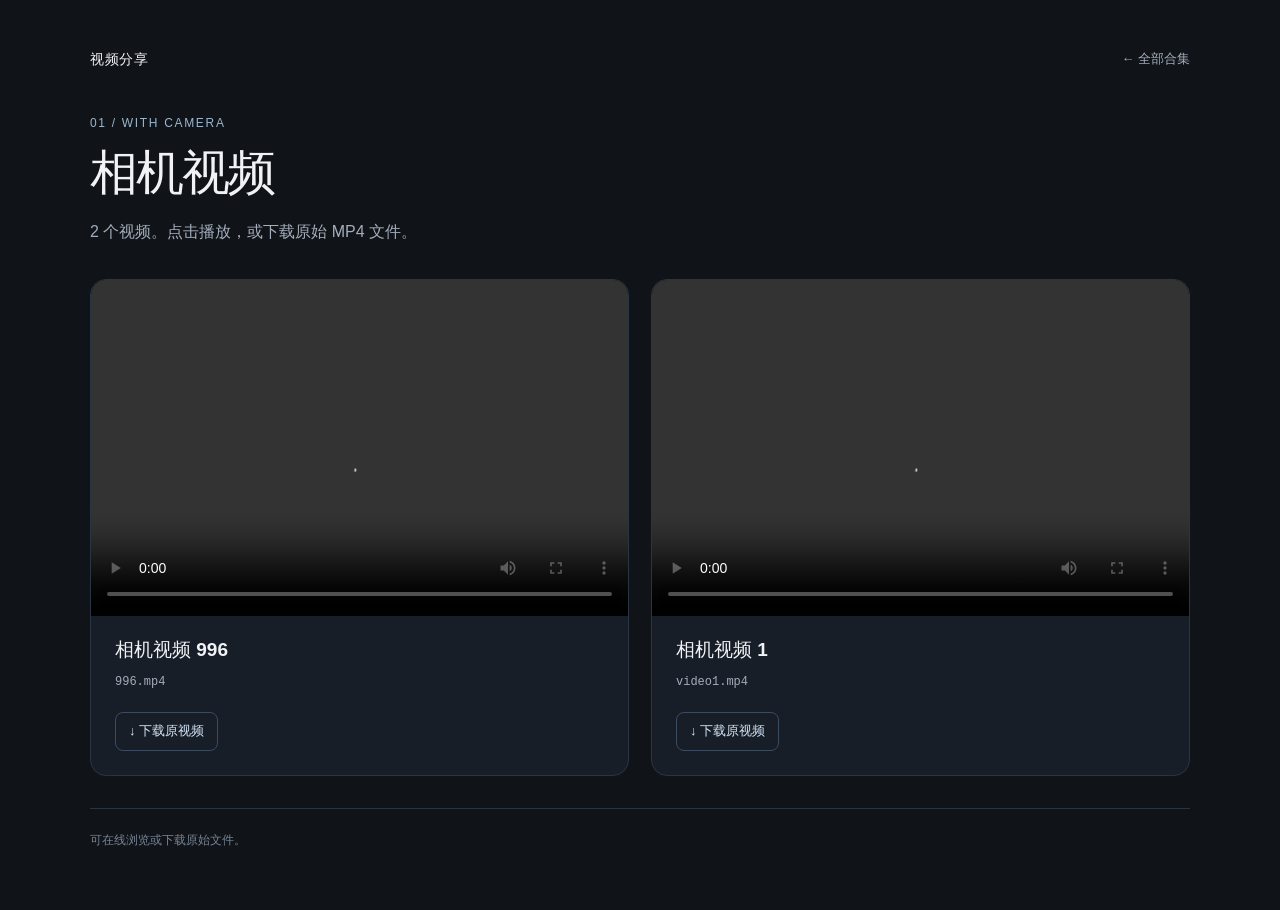
==== with-camera/index.html @ a17f3245 "Publish two public video collections" ====
<!doctype html>
<html lang="zh-CN">
<head>
  <meta charset="utf-8">
  <meta name="viewport" content="width=device-width, initial-scale=1">
  <meta name="description" content="相机视频合集：996.mp4 与 video1.mp4，可在线浏览或下载。">
  <title>相机视频 · 视频分享</title>
  <link rel="stylesheet" href="../style.css">
</head>
<body>
<main>
  <header class="topline"><a class="brand" href="../">视频分享</a><a class="back" href="../">← 全部合集</a></header>
  <p class="eyebrow">01 / WITH CAMERA</p>
  <h1>相机视频</h1>
  <p class="intro">2 个视频。点击播放，或下载原始 MP4 文件。</p>
  <div class="grid">
    <article class="card">
      <div class="video-wrap"><video controls playsinline preload="metadata" aria-label="播放 996.mp4"><source src="996.mp4" type="video/mp4">您的浏览器不支持视频播放，请使用下方链接下载。</video></div>
      <div class="video-info"><h2>相机视频 996</h2><p class="filename">996.mp4</p><a class="download" href="996.mp4" download>↓ 下载原视频</a></div>
    </article>
    <article class="card">
      <div class="video-wrap"><video controls playsinline preload="metadata" aria-label="播放 video1.mp4"><source src="video1.mp4" type="video/mp4">您的浏览器不支持视频播放，请使用下方链接下载。</video></div>
      <div class="video-info"><h2>相机视频 1</h2><p class="filename">video1.mp4</p><a class="download" href="video1.mp4" download>↓ 下载原视频</a></div>
    </article>
  </div>
  <footer><p>可在线浏览或下载原始文件。</p></footer>
</main>
</body>
</html>
---- style.css ----
:root{color-scheme:dark;font-family:Inter,"Segoe UI","Microsoft YaHei",sans-serif;background:#101318;color:#f0f2f6;font-synthesis:none}*{box-sizing:border-box}body{margin:0;line-height:1.6}a{color:inherit}main{width:min(1100px,calc(100% - 40px));margin:auto;padding:48px 0 60px}.topline{display:flex;align-items:center;justify-content:space-between;gap:20px;margin-bottom:44px}.brand{text-decoration:none;font-size:14px;font-weight:650;letter-spacing:.05em}.pill{display:inline-flex;align-items:center;gap:7px;border:1px solid #34413e;border-radius:99px;padding:4px 11px;color:#b1e4ce;font-size:12px}.pill:before{content:"";height:6px;width:6px;border-radius:50%;background:#94ddb9}.eyebrow{margin:0 0 10px;font-size:12px;letter-spacing:.14em;text-transform:uppercase;color:#9bb7ce}h1{margin:0;font-size:clamp(32px,5vw,48px);line-height:1.2;letter-spacing:-.04em;font-weight:650}.intro{color:#a3adbb;margin:18px 0 34px;max-width:600px}.grid{display:grid;grid-template-columns:repeat(2,minmax(0,1fr));gap:22px}.card{background:#181e27;border:1px solid #2b3442;border-radius:16px;overflow:hidden}.collection{display:flex;flex-direction:column;min-height:220px;padding:28px;text-decoration:none;transition:background .15s,border-color .15s}.collection:hover{background:#202938;border-color:#536c87}.collection .number{color:#9bb7ce;font-size:12px;letter-spacing:.1em;margin-bottom:22px}.collection h2{margin:0 0 8px;font-size:25px;font-weight:600}.collection p{margin:0;color:#a3adbb}.collection .arrow{margin-top:auto;padding-top:28px;color:#b0d5fa}.video-wrap{background:#080b10;display:flex;align-items:center;aspect-ratio:16/10}video{display:block;width:100%;max-height:560px;aspect-ratio:16/10;background:#080b10;object-fit:contain}.video-info{padding:22px 24px 24px}h2{font-size:19px;line-height:1.4;margin:0 0 8px;font-weight:600}.filename{font-family:ui-monospace,SFMono-Regular,Consolas,monospace;color:#a3adbb;font-size:12px;overflow-wrap:anywhere;margin:0 0 20px;line-height:1.7}.download{display:inline-flex;gap:8px;align-items:center;border:1px solid #3b4b60;border-radius:8px;padding:8px 13px;text-decoration:none;font-size:13px;color:#d5e7fa}.download:hover{border-color:#99c4ed;background:#24354a}.download:focus-visible,.collection:focus-visible,.brand:focus-visible,.back:focus-visible{outline:3px solid #9bc7f1;outline-offset:5px}.back{font-size:13px;color:#a3adbb;text-decoration:none}.back:hover{color:#fff}footer{margin-top:32px;padding-top:22px;border-top:1px solid #2b3442;color:#778495;font-size:12px}footer p{margin:0}@media(max-width:720px){main{width:min(100% - 28px,540px);padding-top:25px}.topline{margin-bottom:32px}.grid{grid-template-columns:1fr;gap:18px}.intro{margin-bottom:26px}.collection{min-height:200px;padding:24px}.video-info{padding:20px}.pill{font-size:11px}}
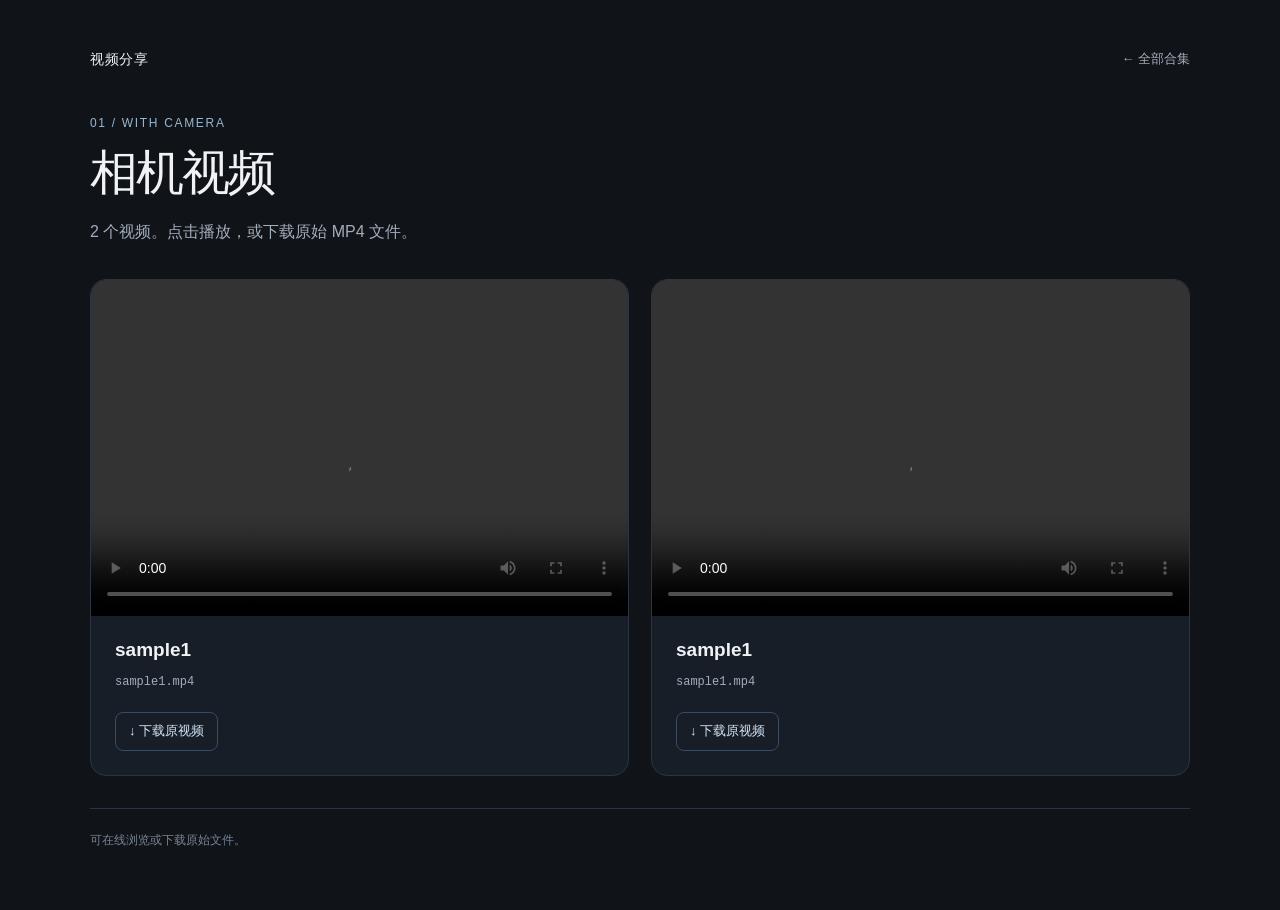
==== commit e4c865d4: "Rename both camera video labels to sample1" ====
--- a/with-camera/index.html
+++ b/with-camera/index.html
@@ -3,7 +3,7 @@
 <head>
   <meta charset="utf-8">
   <meta name="viewport" content="width=device-width, initial-scale=1">
-  <meta name="description" content="相机视频合集：996.mp4 与 video1.mp4，可在线浏览或下载。">
+  <meta name="description" content="相机视频合集：两个 sample1 视频，可在线浏览或下载。">
   <title>相机视频 · 视频分享</title>
   <link rel="stylesheet" href="../style.css">
 </head>
@@ -15,12 +15,12 @@
   <p class="intro">2 个视频。点击播放，或下载原始 MP4 文件。</p>
   <div class="grid">
     <article class="card">
-      <div class="video-wrap"><video controls playsinline preload="metadata" aria-label="播放 996.mp4"><source src="996.mp4" type="video/mp4">您的浏览器不支持视频播放，请使用下方链接下载。</video></div>
-      <div class="video-info"><h2>相机视频 996</h2><p class="filename">996.mp4</p><a class="download" href="996.mp4" download>↓ 下载原视频</a></div>
+      <div class="video-wrap"><video controls playsinline preload="metadata" aria-label="播放 sample1"><source src="996.mp4" type="video/mp4">您的浏览器不支持视频播放，请使用下方链接下载。</video></div>
+      <div class="video-info"><h2>sample1</h2><p class="filename">sample1.mp4</p><a class="download" href="996.mp4" download="sample1.mp4">↓ 下载原视频</a></div>
     </article>
     <article class="card">
-      <div class="video-wrap"><video controls playsinline preload="metadata" aria-label="播放 video1.mp4"><source src="video1.mp4" type="video/mp4">您的浏览器不支持视频播放，请使用下方链接下载。</video></div>
-      <div class="video-info"><h2>相机视频 1</h2><p class="filename">video1.mp4</p><a class="download" href="video1.mp4" download>↓ 下载原视频</a></div>
+      <div class="video-wrap"><video controls playsinline preload="metadata" aria-label="播放 sample1"><source src="video1.mp4" type="video/mp4">您的浏览器不支持视频播放，请使用下方链接下载。</video></div>
+      <div class="video-info"><h2>sample1</h2><p class="filename">sample1.mp4</p><a class="download" href="video1.mp4" download="sample1.mp4">↓ 下载原视频</a></div>
     </article>
   </div>
   <footer><p>可在线浏览或下载原始文件。</p></footer>
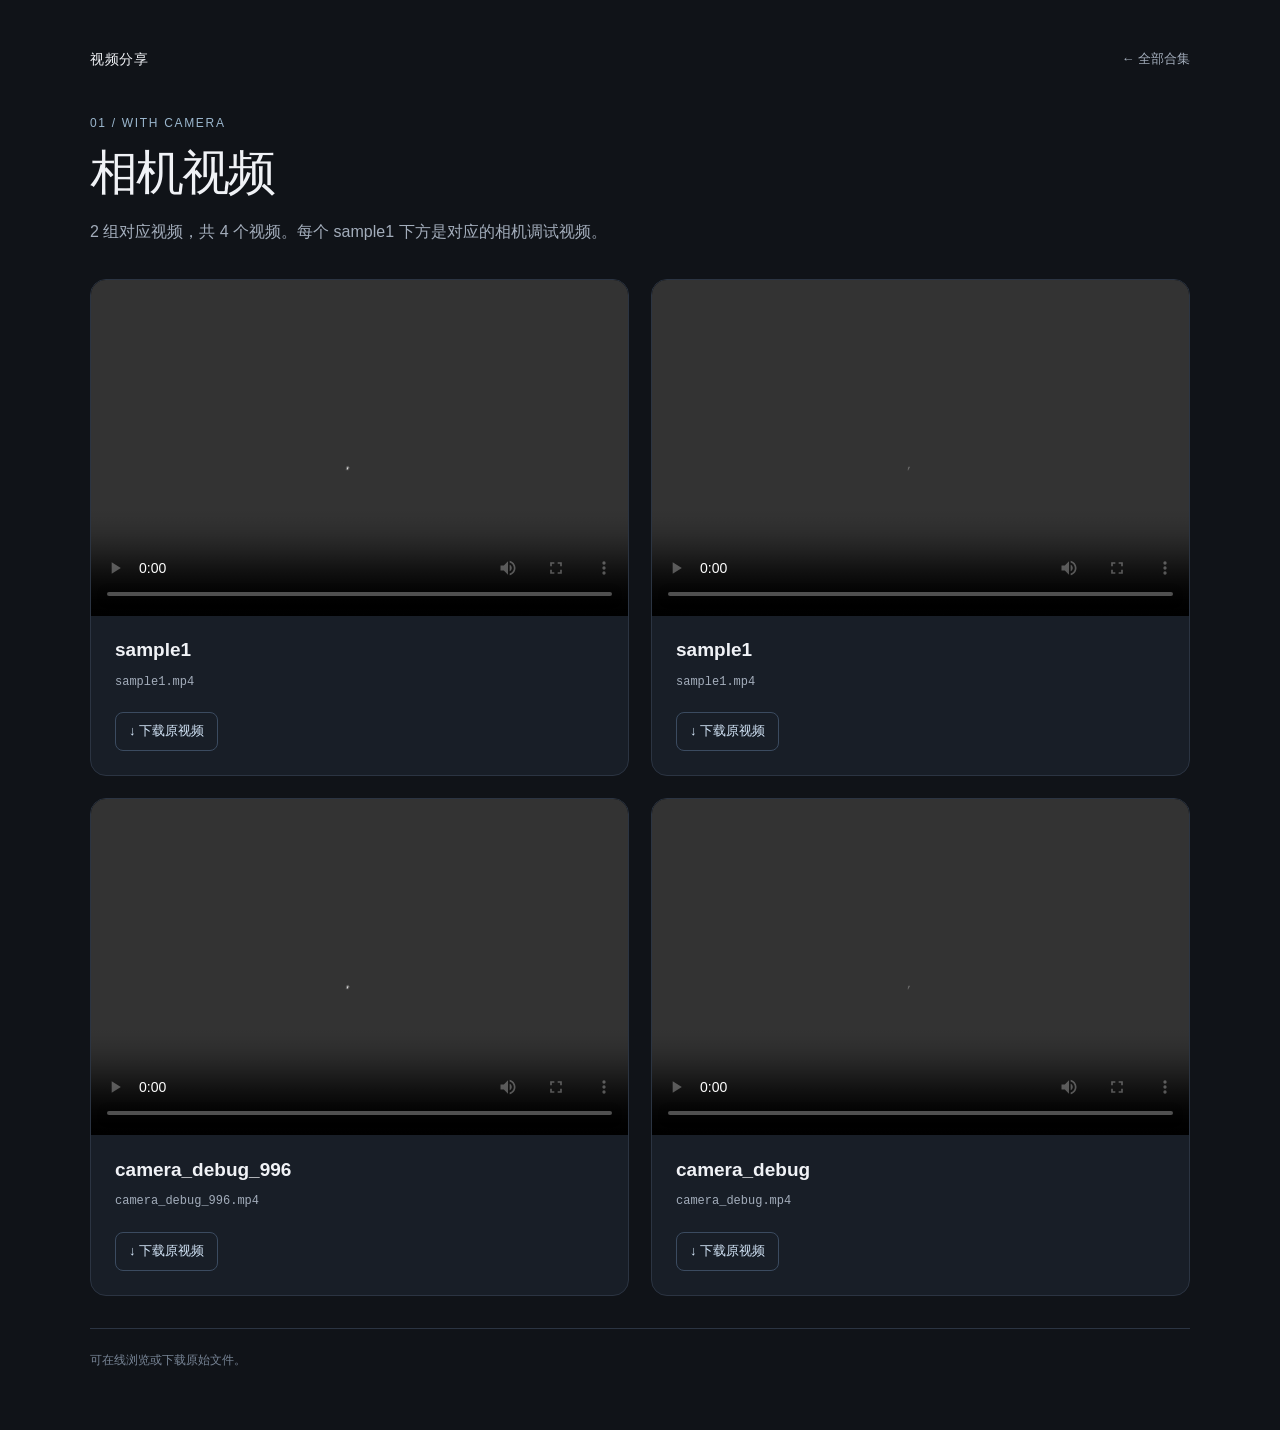
==== commit cb3423b6: "Place camera debug videos beneath their matching samples" ====
--- a/with-camera/index.html
+++ b/with-camera/index.html
@@ -3,25 +3,37 @@
 <head>
   <meta charset="utf-8">
   <meta name="viewport" content="width=device-width, initial-scale=1">
-  <meta name="description" content="相机视频合集：两个 sample1 视频，可在线浏览或下载。">
+  <meta name="description" content="相机视频合集：两个 sample1 视频及各自对应的相机调试视频，可在线浏览或下载。">
   <title>相机视频 · 视频分享</title>
-  <link rel="stylesheet" href="../style.css">
+  <link rel="stylesheet" href="../style.css?v=2">
 </head>
 <body>
 <main>
   <header class="topline"><a class="brand" href="../">视频分享</a><a class="back" href="../">← 全部合集</a></header>
   <p class="eyebrow">01 / WITH CAMERA</p>
   <h1>相机视频</h1>
-  <p class="intro">2 个视频。点击播放，或下载原始 MP4 文件。</p>
+  <p class="intro">2 组对应视频，共 4 个视频。每个 sample1 下方是对应的相机调试视频。</p>
   <div class="grid">
-    <article class="card">
-      <div class="video-wrap"><video controls playsinline preload="metadata" aria-label="播放 sample1"><source src="996.mp4" type="video/mp4">您的浏览器不支持视频播放，请使用下方链接下载。</video></div>
-      <div class="video-info"><h2>sample1</h2><p class="filename">sample1.mp4</p><a class="download" href="996.mp4" download="sample1.mp4">↓ 下载原视频</a></div>
-    </article>
-    <article class="card">
-      <div class="video-wrap"><video controls playsinline preload="metadata" aria-label="播放 sample1"><source src="video1.mp4" type="video/mp4">您的浏览器不支持视频播放，请使用下方链接下载。</video></div>
-      <div class="video-info"><h2>sample1</h2><p class="filename">sample1.mp4</p><a class="download" href="video1.mp4" download="sample1.mp4">↓ 下载原视频</a></div>
-    </article>
+    <div class="video-pair">
+      <article class="card">
+        <div class="video-wrap"><video controls playsinline preload="metadata" aria-label="播放 sample1"><source src="996.mp4" type="video/mp4">您的浏览器不支持视频播放，请使用下方链接下载。</video></div>
+        <div class="video-info"><h2>sample1</h2><p class="filename">sample1.mp4</p><a class="download" href="996.mp4" download="sample1.mp4">↓ 下载原视频</a></div>
+      </article>
+      <article class="card">
+        <div class="video-wrap"><video controls playsinline preload="metadata" aria-label="播放 camera_debug_996"><source src="camera_debug_996.mp4" type="video/mp4">您的浏览器不支持视频播放，请使用下方链接下载。</video></div>
+        <div class="video-info"><h2>camera_debug_996</h2><p class="filename">camera_debug_996.mp4</p><a class="download" href="camera_debug_996.mp4" download>↓ 下载原视频</a></div>
+      </article>
+    </div>
+    <div class="video-pair">
+      <article class="card">
+        <div class="video-wrap"><video controls playsinline preload="metadata" aria-label="播放 sample1"><source src="video1.mp4" type="video/mp4">您的浏览器不支持视频播放，请使用下方链接下载。</video></div>
+        <div class="video-info"><h2>sample1</h2><p class="filename">sample1.mp4</p><a class="download" href="video1.mp4" download="sample1.mp4">↓ 下载原视频</a></div>
+      </article>
+      <article class="card">
+        <div class="video-wrap"><video controls playsinline preload="metadata" aria-label="播放 camera_debug"><source src="camera_debug.mp4" type="video/mp4">您的浏览器不支持视频播放，请使用下方链接下载。</video></div>
+        <div class="video-info"><h2>camera_debug</h2><p class="filename">camera_debug.mp4</p><a class="download" href="camera_debug.mp4" download>↓ 下载原视频</a></div>
+      </article>
+    </div>
   </div>
   <footer><p>可在线浏览或下载原始文件。</p></footer>
 </main>
--- a/style.css
+++ b/style.css
@@ -1 +1,2 @@
 :root{color-scheme:dark;font-family:Inter,"Segoe UI","Microsoft YaHei",sans-serif;background:#101318;color:#f0f2f6;font-synthesis:none}*{box-sizing:border-box}body{margin:0;line-height:1.6}a{color:inherit}main{width:min(1100px,calc(100% - 40px));margin:auto;padding:48px 0 60px}.topline{display:flex;align-items:center;justify-content:space-between;gap:20px;margin-bottom:44px}.brand{text-decoration:none;font-size:14px;font-weight:650;letter-spacing:.05em}.pill{display:inline-flex;align-items:center;gap:7px;border:1px solid #34413e;border-radius:99px;padding:4px 11px;color:#b1e4ce;font-size:12px}.pill:before{content:"";height:6px;width:6px;border-radius:50%;background:#94ddb9}.eyebrow{margin:0 0 10px;font-size:12px;letter-spacing:.14em;text-transform:uppercase;color:#9bb7ce}h1{margin:0;font-size:clamp(32px,5vw,48px);line-height:1.2;letter-spacing:-.04em;font-weight:650}.intro{color:#a3adbb;margin:18px 0 34px;max-width:600px}.grid{display:grid;grid-template-columns:repeat(2,minmax(0,1fr));gap:22px}.card{background:#181e27;border:1px solid #2b3442;border-radius:16px;overflow:hidden}.collection{display:flex;flex-direction:column;min-height:220px;padding:28px;text-decoration:none;transition:background .15s,border-color .15s}.collection:hover{background:#202938;border-color:#536c87}.collection .number{color:#9bb7ce;font-size:12px;letter-spacing:.1em;margin-bottom:22px}.collection h2{margin:0 0 8px;font-size:25px;font-weight:600}.collection p{margin:0;color:#a3adbb}.collection .arrow{margin-top:auto;padding-top:28px;color:#b0d5fa}.video-wrap{background:#080b10;display:flex;align-items:center;aspect-ratio:16/10}video{display:block;width:100%;max-height:560px;aspect-ratio:16/10;background:#080b10;object-fit:contain}.video-info{padding:22px 24px 24px}h2{font-size:19px;line-height:1.4;margin:0 0 8px;font-weight:600}.filename{font-family:ui-monospace,SFMono-Regular,Consolas,monospace;color:#a3adbb;font-size:12px;overflow-wrap:anywhere;margin:0 0 20px;line-height:1.7}.download{display:inline-flex;gap:8px;align-items:center;border:1px solid #3b4b60;border-radius:8px;padding:8px 13px;text-decoration:none;font-size:13px;color:#d5e7fa}.download:hover{border-color:#99c4ed;background:#24354a}.download:focus-visible,.collection:focus-visible,.brand:focus-visible,.back:focus-visible{outline:3px solid #9bc7f1;outline-offset:5px}.back{font-size:13px;color:#a3adbb;text-decoration:none}.back:hover{color:#fff}footer{margin-top:32px;padding-top:22px;border-top:1px solid #2b3442;color:#778495;font-size:12px}footer p{margin:0}@media(max-width:720px){main{width:min(100% - 28px,540px);padding-top:25px}.topline{margin-bottom:32px}.grid{grid-template-columns:1fr;gap:18px}.intro{margin-bottom:26px}.collection{min-height:200px;padding:24px}.video-info{padding:20px}.pill{font-size:11px}}
+.video-pair{display:grid;gap:22px;align-content:start;min-width:0}@media(max-width:720px){.video-pair{gap:18px}}
